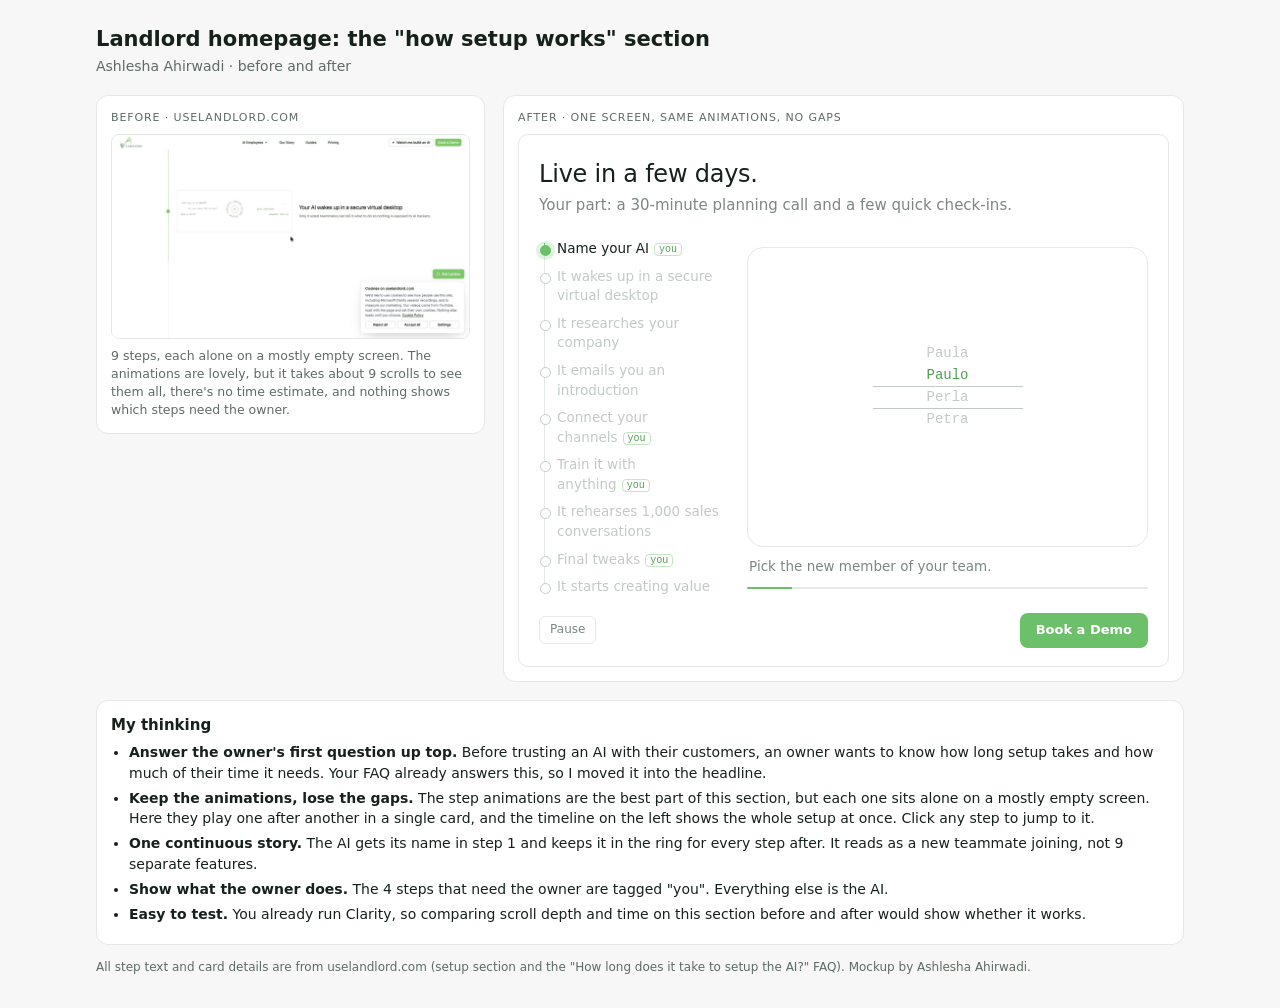
==== landlord/index.html @ fea14b45 "Add unlisted Landlord setup-section mockup Co-Authored-By: Claude Opus 5.5 <noreply@anthropic.com>" ====
<!doctype html>
<html lang="en"><head><meta charset="utf-8"><meta name="viewport" content="width=device-width,initial-scale=1">
<meta name="robots" content="noindex,nofollow">
<title>Landlord Setup Redesign</title>
<style>
:root{--bg:#f6f7f6;--ink:#16211b;--mute:#5f6b64;--line:#e4e9e5;--panel:#fff}
@media (prefers-color-scheme:dark){:root:not([data-theme="light"]){--bg:#111513;--ink:#e8eee9;--mute:#9aa69f;--line:#26302a;--panel:#161b18}}
:root[data-theme="dark"]{--bg:#111513;--ink:#e8eee9;--mute:#9aa69f;--line:#26302a;--panel:#161b18}
*{box-sizing:border-box}
body{margin:0;background:var(--bg);color:var(--ink);font:14px/1.45 -apple-system,"Inter",system-ui,sans-serif}
.page{max-width:1120px;margin:0 auto;padding:24px 16px 32px}
h1{font-size:21px;margin:0 0 2px}.sub{color:var(--mute);margin:0 0 18px}
.grid{display:grid;grid-template-columns:4fr 7fr;gap:18px;align-items:start}
@media(max-width:860px){.grid{grid-template-columns:1fr}}
.panel{border:1px solid var(--line);border-radius:12px;padding:14px;background:var(--panel)}
.label{font-size:11px;letter-spacing:.08em;text-transform:uppercase;color:var(--mute);margin-bottom:8px}
.before img{width:100%;border-radius:8px;border:1px solid var(--line);display:block}
.cap{color:var(--mute);font-size:12.5px;margin-top:8px}

/* ---------- AFTER: drawn in Landlord's own style (light site) ---------- */
.site{--s-ink:#16211b;--s-mute:#7d8781;--s-faint:#c3cac5;--s-line:#e6eae7;--s-green:#6cc06a;--s-greenD:#4f9f52;
  background:#fff;color:var(--s-ink);border-radius:10px;padding:22px 20px 18px;border:1px solid var(--line)}
.mono{font-family:ui-monospace,SFMono-Regular,Menlo,monospace}
.site h2{font-size:24px;font-weight:500;letter-spacing:-.01em;margin:0 0 4px}
.site .lead{color:var(--s-mute);margin:0 0 18px;font-size:15px}
.wrap{display:grid;grid-template-columns:190px 1fr;gap:18px;align-items:center}
@media(max-width:600px){.wrap{grid-template-columns:1fr}}

/* compressed version of their timeline */
.tl{list-style:none;margin:0;padding:0 0 0 18px;position:relative}
.tl:before{content:"";position:absolute;left:5px;top:8px;bottom:8px;width:1px;background:var(--s-line)}
.tl .fill{position:absolute;left:5px;top:8px;width:1px;background:var(--s-green);transition:height .5s ease}
.tl li{position:relative;padding:4px 0;cursor:pointer;color:var(--s-faint);font-size:13.5px;transition:color .3s}
.tl li:before{content:"";position:absolute;left:-17px;top:10px;width:9px;height:9px;border-radius:50%;background:#fff;border:1px solid var(--s-faint);transition:all .3s}
.tl li.done{color:var(--s-mute)}.tl li.done:before{background:var(--s-green);border-color:var(--s-green)}
.tl li.cur{color:var(--s-ink);font-weight:500}.tl li.cur:before{background:var(--s-green);border-color:var(--s-green);box-shadow:0 0 0 4px #6cc06a33}
.tl li:focus{outline:none}.tl li:focus-visible{text-decoration:underline}
.you{font-family:ui-monospace,Menlo,monospace;font-size:10px;color:var(--s-greenD);border:1px solid #6cc06a66;border-radius:4px;padding:0 4px;margin-left:5px;vertical-align:1px}

/* the stage card */
.stage{position:relative;height:300px;border:1px solid var(--s-line);border-radius:16px;overflow:hidden;background:#fff}
.ring{position:absolute;left:50%;top:50%;width:150px;height:150px;margin:-75px 0 0 -75px;transition:opacity .6s,transform .6s}
.ring svg{width:100%;height:100%;overflow:visible}
.ring .spin{animation:spin 26s linear infinite;transform-origin:0 0}
@keyframes spin{to{transform:rotate(360deg)}}
.ring text{font-family:ui-monospace,Menlo,monospace;font-size:8.6px;letter-spacing:2.6px;fill:var(--s-green)}
.ring .core{fill:#fff;stroke:var(--s-green);stroke-width:1}
.ring .nm{font-family:ui-monospace,Menlo,monospace;font-size:11px;fill:var(--s-greenD);text-anchor:middle;dominant-baseline:central;letter-spacing:0}
.stage[data-step="1"] .ring{opacity:0;transform:scale(.7)}
.stage[data-step="2"] .ring{animation:boot 1.2s ease}
@keyframes boot{0%{opacity:0;transform:scale(.6)}60%{opacity:1;transform:scale(1.06)}100%{transform:scale(1)}}

.scene{position:absolute;inset:0;opacity:0;pointer-events:none;transition:opacity .4s}
.scene.on{opacity:1}
.t{position:absolute;font-family:ui-monospace,Menlo,monospace;font-size:11.5px;color:var(--s-mute);white-space:nowrap}
.g{color:var(--s-greenD)}
.foot-t{left:0;right:0;bottom:12px;text-align:center;font-size:11px;color:var(--s-faint)}

/* 1 name picker */
.slot{position:absolute;left:50%;top:50%;width:170px;height:110px;margin:-55px 0 0 -85px;overflow:hidden;text-align:center}
.slot .lst{animation:roll 1.9s cubic-bezier(.15,.7,.2,1) forwards}
.slot .lst div{height:22px;line-height:22px;font-family:ui-monospace,Menlo,monospace;font-size:14px;color:var(--s-faint)}
.slot .lst div.pick{color:var(--s-greenD)}
.slot:before,.slot:after{content:"";position:absolute;left:10px;right:10px;height:1px;background:var(--s-faint)}
.slot:before{top:44px}.slot:after{top:66px}
@keyframes roll{from{transform:translateY(0)}to{transform:translateY(-198px)}}

/* streams (words travelling into / out of the ring) */
.flow-in,.flow-out{opacity:0}

/* 4 email */
.env{position:absolute;left:50%;top:50%;width:20px;height:14px;margin:-7px 0 0 -10px;animation:mail 1.6s ease-in-out .3s forwards;opacity:0}
@keyframes mail{0%{opacity:0;transform:translate(0,0)}15%{opacity:1}100%{opacity:1;transform:translate(118px,-22px)}}
.boss{position:absolute;left:calc(50% + 120px);top:calc(50% - 50px)}
.bubble{position:absolute;left:calc(50% + 70px);top:calc(50% + 4px);font-size:11px;line-height:1.35;width:130px;white-space:normal;opacity:0;animation:pop .5s ease 1.8s forwards}
@keyframes pop{to{opacity:1}}

/* 5 channels */
.wires{position:absolute;inset:0;width:100%;height:100%}
.wires path{fill:none;stroke:var(--s-green);stroke-width:1;stroke-dasharray:200;stroke-dashoffset:200;animation:draw 1s ease forwards}
@keyframes draw{to{stroke-dashoffset:0}}
.chan{opacity:0;animation:pop .4s ease both}

/* 7 rehearse counter, 8 note */
.count{left:0;right:0;bottom:14px;text-align:center;font-size:12px;color:var(--s-mute)}
.count b{color:var(--s-greenD);font-weight:600}
.note{position:absolute;right:10px;top:50%;margin-top:-30px;width:132px;border:1px solid var(--s-line);border-radius:8px;padding:8px 10px;font-size:11px;line-height:1.4;white-space:normal;background:#fff}
.note .ok{opacity:0;color:var(--s-greenD);margin-top:4px;transition:opacity .4s}.note .ok.show{opacity:1}
.caret{display:inline-block;width:6px;height:11px;background:var(--s-greenD);vertical-align:-1px;animation:blink 1s steps(1) infinite}
@keyframes blink{50%{opacity:0}}

.desc{color:var(--s-mute);font-size:13.5px;margin:10px 2px 0;min-height:20px}
.ctrl{display:flex;justify-content:space-between;align-items:center;margin-top:12px;gap:10px;flex-wrap:wrap}
.ctrl button{font:inherit;font-size:12px;color:var(--s-mute);background:none;border:1px solid var(--s-line);border-radius:6px;padding:4px 10px;cursor:pointer}
.btn{background:var(--s-green);color:#fff;font-weight:600;border-radius:8px;padding:8px 16px;font-size:13px}
.prog{height:2px;background:var(--s-line);border-radius:2px;margin-top:10px;overflow:hidden}
.prog i{display:block;height:100%;width:0;background:var(--s-green);transition:width .5s}

.think{margin-top:18px}.think h3{font-size:15px;margin:0 0 6px}
.think ul{margin:0;padding-left:18px}.think li{margin:5px 0}
.foot{margin-top:14px;color:var(--mute);font-size:12px}
@media (prefers-reduced-motion:reduce){.ring .spin{animation:none}}
</style></head>
<body><div class="page">
<h1>Landlord homepage: the "how setup works" section</h1>
<p class="sub">Ashlesha Ahirwadi · before and after</p>

<div class="grid">
  <div class="panel before">
    <div class="label">Before · uselandlord.com</div>
    <img src="before.jpg" alt="Current setup section: one step per screen on a long vertical timeline with large empty gaps">
    <div class="cap">9 steps, each alone on a mostly empty screen. The animations are lovely, but it takes about 9 scrolls to see them all, there's no time estimate, and nothing shows which steps need the owner.</div>
  </div>

  <div class="panel">
    <div class="label">After · one screen, same animations, no gaps</div>
    <div class="site">
      <h2>Live in a few days.</h2>
      <p class="lead">Your part: a 30-minute planning call and a few quick check-ins.</p>

      <div class="wrap">
        <ol class="tl" id="tl"><span class="fill" id="fill"></span></ol>

        <div>
          <div class="stage" id="stage" data-step="1">
            <!-- persistent AI ring (their "secure isolated server" motif) -->
            <div class="ring" aria-hidden="true">
              <svg viewBox="-75 -75 150 150">
                <defs><path id="rp" d="M0,-50 a50,50 0 1,1 -0.01,0"/></defs>
                <g class="spin"><text><textPath href="#rp">SECURE · ISOLATED · SERVER · SECURE · ISOLATED · SERVER ·</textPath></text></g>
                <circle class="core" r="24"/>
                <text class="nm" id="nm">Paulo</text>
              </svg>
            </div>

            <!-- 1 name -->
            <div class="scene" data-s="1">
              <div class="slot"><div class="lst" id="lst"></div></div>
            </div>
            <!-- 2 wakes up -->
            <div class="scene" data-s="2"><div class="t foot-t">isolated server · only trusted teammates can give it instructions</div></div>
            <!-- 3 research: stream in -->
            <div class="scene" data-s="3"><div class="t foot-t">reading your website, socials, prices and FAQs</div></div>
            <!-- 4 email -->
            <div class="scene" data-s="4">
              <svg class="env" viewBox="0 0 20 14"><rect x=".5" y=".5" width="19" height="13" rx="1.5" fill="#fff" stroke="#6cc06a"/><path d="M1 1l9 7 9-7" fill="none" stroke="#6cc06a"/></svg>
              <div class="boss"><svg width="34" height="34" viewBox="0 0 34 34"><circle cx="17" cy="11" r="7" fill="none" stroke="#c3cac5"/><path d="M4 33c1-8 6-12 13-12s12 4 13 12" fill="none" stroke="#c3cac5"/></svg><div class="t" style="position:static;font-size:10px">you</div></div>
              <div class="t bubble">"Hi, I'm Paulo. Here's what I still need from you..."</div>
            </div>
            <!-- 5 channels -->
            <div class="scene" data-s="5" id="s5"></div>
            <!-- 6 train -->
            <div class="scene" data-s="6"><div class="t foot-t">the more you feed it, the smarter it gets</div></div>
            <!-- 7 rehearse -->
            <div class="scene" data-s="7"><div class="t count">rehearsed conversations: <b id="cnt">0</b></div></div>
            <!-- 8 tweaks -->
            <div class="scene" data-s="8">
              <div class="note mono"><span id="typed"></span><span class="caret"></span><div class="ok" id="ok">✓ applied instantly</div></div>
            </div>
            <!-- 9 live -->
            <div class="scene" data-s="9"><div class="t foot-t g">live · within your hours or 24/7</div></div>

            <div id="streams"></div>
          </div>
          <p class="desc" id="desc"></p>
          <div class="prog"><i id="bar"></i></div>
        </div>
      </div>

      <div class="ctrl">
        <button id="play" type="button">Pause</button>
        <span class="btn">Book a Demo</span>
      </div>
    </div>
  </div>
</div>

<div class="think panel">
  <h3>My thinking</h3>
  <ul>
    <li><b>Answer the owner's first question up top.</b> Before trusting an AI with their customers, an owner wants to know how long setup takes and how much of their time it needs. Your FAQ already answers this, so I moved it into the headline.</li>
    <li><b>Keep the animations, lose the gaps.</b> The step animations are the best part of this section, but each one sits alone on a mostly empty screen. Here they play one after another in a single card, and the timeline on the left shows the whole setup at once. Click any step to jump to it.</li>
    <li><b>One continuous story.</b> The AI gets its name in step 1 and keeps it in the ring for every step after. It reads as a new teammate joining, not 9 separate features.</li>
    <li><b>Show what the owner does.</b> The 4 steps that need the owner are tagged "you". Everything else is the AI.</li>
    <li><b>Easy to test.</b> You already run Clarity, so comparing scroll depth and time on this section before and after would show whether it works.</li>
  </ul>
</div>
<div class="foot">All step text and card details are from uselandlord.com (setup section and the "How long does it take to setup the AI?" FAQ). Mockup by Ashlesha Ahirwadi.</div>
</div>

<script>
const S=[
 {t:"Name your AI",d:"Pick the new member of your team.",you:1},
 {t:"It wakes up in a secure virtual desktop",d:"Only trusted teammates can tell it what to do."},
 {t:"It researches your company",d:"Your website, socials, prices, FAQs, and more."},
 {t:"It emails you an introduction",d:"It introduces itself and asks what it still needs."},
 {t:"Connect your channels",d:"Your AI learns any software you use, just give it access.",you:1},
 {t:"Train it with anything",d:"Call transcripts, price lists, documents, whatever you have.",you:1},
 {t:"It rehearses 1,000 sales conversations",d:"It rehearses objections and edge cases against itself."},
 {t:"Final tweaks",d:"Set your rules; every note applies instantly.",you:1},
 {t:"It starts creating value",d:"Redirect calls, WhatsApps and emails, within your hours or 24/7."}
];
const N=S.length,$=id=>document.getElementById(id);
const stage=$("stage"),tl=$("tl"),streams=$("streams");

// timeline list
const items=S.map((s,i)=>{const li=document.createElement("li");li.tabIndex=0;
  li.innerHTML=s.t+(s.you?'<span class="you">you</span>':"");
  li.onclick=()=>{show(i);stop()};li.onkeydown=e=>{if(e.key==="Enter"||e.key===" "){e.preventDefault();show(i);stop()}};
  tl.appendChild(li);return li});

// name picker list (lands on Paulo)
["Peter","Pam","Priya","Pia","Pablo","Petra","Perla","Pedro","Patricia","Paula","Paulo","Perla","Petra"].forEach((n,i)=>{
  const d=document.createElement("div");d.textContent=n;if(i===11-1+0&&n==="Paulo")d.className="pick";$("lst").appendChild(d)});
[...$("lst").children].forEach(d=>{if(d.textContent==="Paulo")d.className="pick"});

function txt(cls,text,style){const e=document.createElement("div");e.className="t "+cls;e.textContent=text;Object.assign(e.style,style);return e}
// words travel into the ring from the left (inputs) or out of it to the right (results)
function flowIn(words,gap){const W=stage.clientWidth,H=stage.clientHeight;
  words.forEach((w,i)=>{const e=txt("flow-in",w,{left:(W*(.03+(i%2)*.05))+"px",top:(H*(.12+((i*.37)%.7)))+"px"});streams.appendChild(e);
    const dx=W*.5-78-e.offsetLeft-e.offsetWidth,dy=H*.47-e.offsetTop;
    e.animate([{opacity:0,transform:"translate(0,0)"},{opacity:1,offset:.2},{opacity:.9,offset:.7},{opacity:0,transform:`translate(${Math.max(dx,10)}px,${dy}px)`}],
      {duration:2200,delay:i*gap*1000,fill:"both",easing:"ease-in"})})}
function flowOut(words,start){const W=stage.clientWidth,H=stage.clientHeight;
  words.forEach((w,i)=>{const e=txt("flow-out g",w,{left:(W*.5+82)+"px",top:(H*(.3+i*.14))+"px"});streams.appendChild(e);
    e.animate([{opacity:0,transform:"translateX(-40px)"},{opacity:1,transform:"translateX(0)"}],
      {duration:900,delay:(start+i*.7)*1000,fill:"both",easing:"ease-out"})})}
let cntTimer=null,typeTimer=null;
const SCENE={
  3:()=>flowIn(["website","prices","unit sizes","FAQs","socials","reviews"],.35),
  5:()=>{const s=$("s5");s.innerHTML="";
    const svg=document.createElementNS("http://www.w3.org/2000/svg","svg");svg.setAttribute("class","wires");
    svg.setAttribute("viewBox","0 0 100 100");svg.setAttribute("preserveAspectRatio","none");
    const L=["phone","WhatsApp","email","your software"];
    L.forEach((l,i)=>{const y=22+i*19;
      const p=document.createElementNS(svg.namespaceURI,"path");p.setAttribute("d",`M60 50 C66 50 66 ${y} 71 ${y}`);
      p.setAttribute("vector-effect","non-scaling-stroke");p.style.animationDelay=(i*.35)+"s";svg.appendChild(p);
      s.appendChild(txt("chan g",l,{left:"72%",top:`calc(${y}% - 8px)`,animationDelay:(i*.35+.6)+"s"}))});
    s.prepend(svg)},
  6:()=>flowIn(["call transcripts","price lists","FAQs","company documents","past emails","move-in scripts","insurance terms"],.3),
  7:()=>{flowIn(["how big is a 10x10?","too expensive","do you have 24h access?","is there a lift?","can I move in today?"],.45);
    flowOut(["handled","handled","handled"],.9);
    let n=0;cntTimer=setInterval(()=>{n=Math.min(1000,n+23);$("cnt").textContent=n.toLocaleString();if(n>=1000)clearInterval(cntTimer)},50)},
  8:()=>{const msg="note: always offer a tour before quoting a price";let k=0;$("typed").textContent="";$("ok").classList.remove("show");
    typeTimer=setInterval(()=>{$("typed").textContent=msg.slice(0,++k);if(k>=msg.length){clearInterval(typeTimer);$("ok").classList.add("show")}},45)},
  9:()=>{flowIn(["how big is a 10x10?","do you have 24h access?","is there a lift?"],.6);flowOut(["unit reserved","payment link sent"],1.2)}
};

let cur=0,timer=null;
function show(i){
  cur=(i+N)%N;const step=cur+1;
  clearInterval(cntTimer);clearInterval(typeTimer);streams.innerHTML="";$("cnt").textContent="0";
  stage.dataset.step=step;
  const ring=stage.querySelector(".ring");ring.style.animation="none";void ring.offsetWidth;ring.style.animation="";
  document.querySelectorAll(".scene").forEach(sc=>{const on=+sc.dataset.s===step;sc.classList.remove("on");
    if(on){sc.querySelectorAll("*").forEach(el=>{el.style.animationName="none";void el.offsetWidth;el.style.animationName=""});sc.classList.add("on")}});
  if(SCENE[step])SCENE[step]();
  items.forEach((li,j)=>{li.classList.toggle("done",j<cur);li.classList.toggle("cur",j===cur)});
  const a=items[0],b=items[cur];$("fill").style.height=(b.offsetTop+b.offsetHeight/2-a.offsetTop-6)+"px";
  $("desc").textContent=S[cur].d;$("bar").style.width=((cur+1)/N*100)+"%";
}
function start(){stop();timer=setInterval(()=>show(cur+1),3600);$("play").textContent="Pause"}
function stop(){clearInterval(timer);timer=null;$("play").textContent="Play"}
$("play").onclick=()=>timer?stop():start();
const q=new URLSearchParams(location.search).get("step");
show(q?(+q-1):0);
if(!q&&!matchMedia("(prefers-reduced-motion: reduce)").matches)start();else stop();
</script>
</body></html>
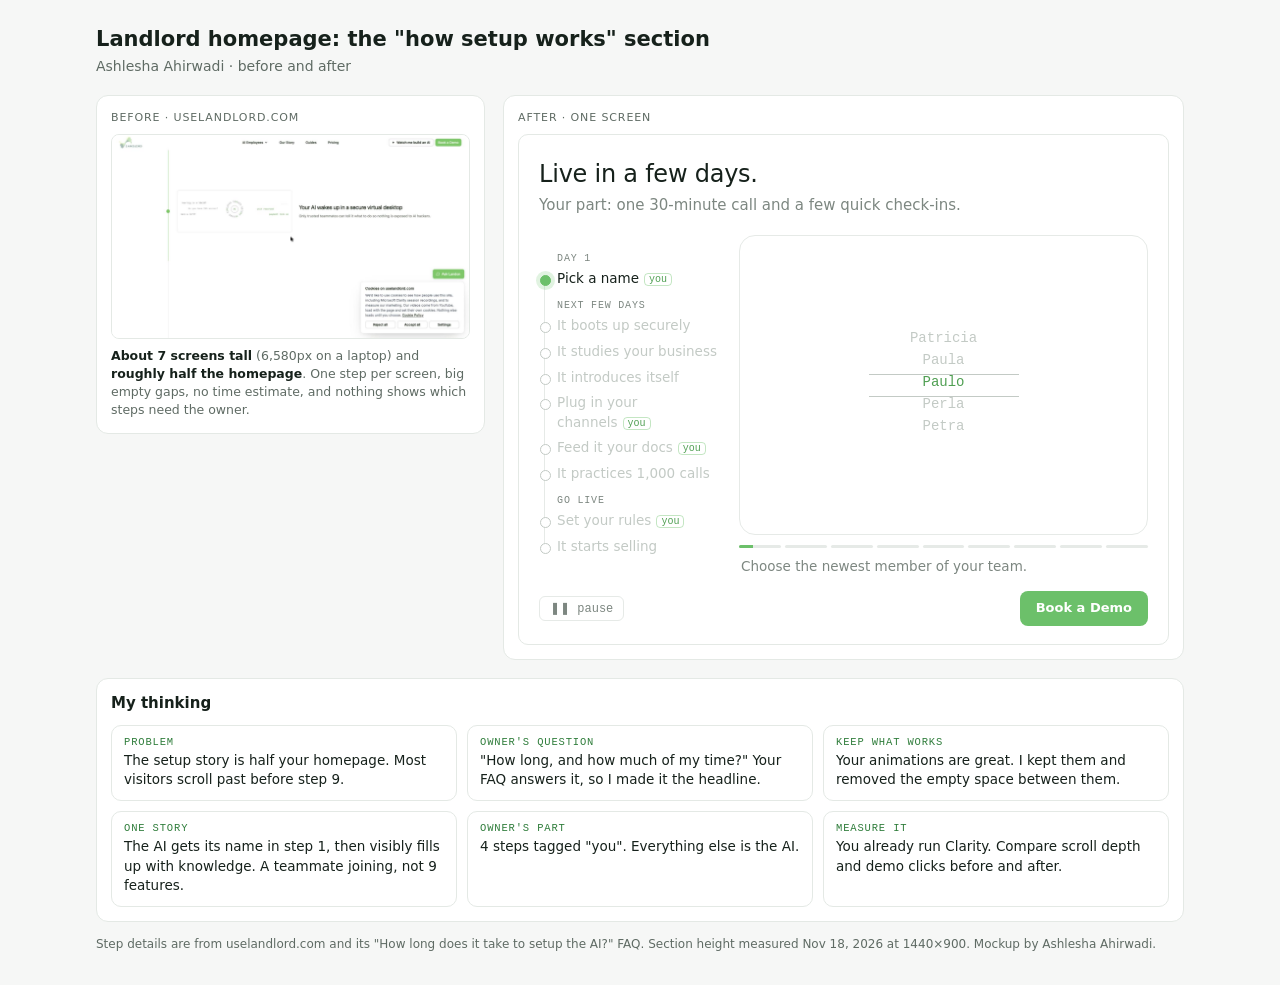
==== commit 4b2e23ff: "Landlord mockup: shorter step names, richer animation, concise thinking Co-Authored-By: Claude Opus " ====
--- a/landlord/index.html
+++ b/landlord/index.html
@@ -3,9 +3,9 @@
 <meta name="robots" content="noindex,nofollow">
 <title>Landlord Setup Redesign</title>
 <style>
-:root{--bg:#f6f7f6;--ink:#16211b;--mute:#5f6b64;--line:#e4e9e5;--panel:#fff}
-@media (prefers-color-scheme:dark){:root:not([data-theme="light"]){--bg:#111513;--ink:#e8eee9;--mute:#9aa69f;--line:#26302a;--panel:#161b18}}
-:root[data-theme="dark"]{--bg:#111513;--ink:#e8eee9;--mute:#9aa69f;--line:#26302a;--panel:#161b18}
+:root{--bg:#f6f7f6;--ink:#16211b;--mute:#5f6b64;--line:#e4e9e5;--panel:#fff;--acc:#2f7d3b}
+@media (prefers-color-scheme:dark){:root:not([data-theme="light"]){--bg:#111513;--ink:#e8eee9;--mute:#9aa69f;--line:#26302a;--panel:#161b18;--acc:#8fd68c}}
+:root[data-theme="dark"]{--bg:#111513;--ink:#e8eee9;--mute:#9aa69f;--line:#26302a;--panel:#161b18;--acc:#8fd68c}
 *{box-sizing:border-box}
 body{margin:0;background:var(--bg);color:var(--ink);font:14px/1.45 -apple-system,"Inter",system-ui,sans-serif}
 .page{max-width:1120px;margin:0 auto;padding:24px 16px 32px}
@@ -16,88 +16,97 @@
 .label{font-size:11px;letter-spacing:.08em;text-transform:uppercase;color:var(--mute);margin-bottom:8px}
 .before img{width:100%;border-radius:8px;border:1px solid var(--line);display:block}
 .cap{color:var(--mute);font-size:12.5px;margin-top:8px}
-
-/* ---------- AFTER: drawn in Landlord's own style (light site) ---------- */
+.cap b{color:var(--ink)}
+
+/* ---------- AFTER: drawn in Landlord's own style ---------- */
 .site{--s-ink:#16211b;--s-mute:#7d8781;--s-faint:#c3cac5;--s-line:#e6eae7;--s-green:#6cc06a;--s-greenD:#4f9f52;
   background:#fff;color:var(--s-ink);border-radius:10px;padding:22px 20px 18px;border:1px solid var(--line)}
-.mono{font-family:ui-monospace,SFMono-Regular,Menlo,monospace}
 .site h2{font-size:24px;font-weight:500;letter-spacing:-.01em;margin:0 0 4px}
 .site .lead{color:var(--s-mute);margin:0 0 18px;font-size:15px}
-.wrap{display:grid;grid-template-columns:190px 1fr;gap:18px;align-items:center}
-@media(max-width:600px){.wrap{grid-template-columns:1fr}}
-
-/* compressed version of their timeline */
+.wrap{display:grid;grid-template-columns:180px 1fr;gap:20px;align-items:center}
+
+/* compressed timeline */
 .tl{list-style:none;margin:0;padding:0 0 0 18px;position:relative}
-.tl:before{content:"";position:absolute;left:5px;top:8px;bottom:8px;width:1px;background:var(--s-line)}
-.tl .fill{position:absolute;left:5px;top:8px;width:1px;background:var(--s-green);transition:height .5s ease}
-.tl li{position:relative;padding:4px 0;cursor:pointer;color:var(--s-faint);font-size:13.5px;transition:color .3s}
-.tl li:before{content:"";position:absolute;left:-17px;top:10px;width:9px;height:9px;border-radius:50%;background:#fff;border:1px solid var(--s-faint);transition:all .3s}
+.tl:before{content:"";position:absolute;left:5px;top:22px;bottom:8px;width:1px;background:var(--s-line)}
+.tl .fill{position:absolute;left:5px;top:22px;width:1px;background:var(--s-green);transition:height .5s ease}
+.tl li{position:relative;padding:3px 0;cursor:pointer;color:var(--s-faint);font-size:13.5px;transition:color .3s}
+.tl li.st:before{content:"";position:absolute;left:-17px;top:9px;width:9px;height:9px;border-radius:50%;background:#fff;border:1px solid var(--s-faint);transition:all .3s}
+.tl li.ph{cursor:default;font:10px ui-monospace,Menlo,monospace;letter-spacing:.08em;color:var(--s-mute);padding:9px 0 2px;text-transform:uppercase}
+.tl li.ph:first-of-type{padding-top:0}
 .tl li.done{color:var(--s-mute)}.tl li.done:before{background:var(--s-green);border-color:var(--s-green)}
 .tl li.cur{color:var(--s-ink);font-weight:500}.tl li.cur:before{background:var(--s-green);border-color:var(--s-green);box-shadow:0 0 0 4px #6cc06a33}
 .tl li:focus{outline:none}.tl li:focus-visible{text-decoration:underline}
-.you{font-family:ui-monospace,Menlo,monospace;font-size:10px;color:var(--s-greenD);border:1px solid #6cc06a66;border-radius:4px;padding:0 4px;margin-left:5px;vertical-align:1px}
-
-/* the stage card */
+.you{font:10px ui-monospace,Menlo,monospace;color:var(--s-greenD);border:1px solid #6cc06a66;border-radius:4px;padding:0 4px;margin-left:5px;vertical-align:1px;font-weight:400}
+
+/* stage */
+.mtitle{display:none;font-size:15px;font-weight:500;margin:0 0 8px}
+.mtitle>span:first-child{display:block;font:11px ui-monospace,Menlo,monospace;color:var(--s-mute);margin-bottom:2px}
 .stage{position:relative;height:300px;border:1px solid var(--s-line);border-radius:16px;overflow:hidden;background:#fff}
 .ring{position:absolute;left:50%;top:50%;width:150px;height:150px;margin:-75px 0 0 -75px;transition:opacity .6s,transform .6s}
 .ring svg{width:100%;height:100%;overflow:visible}
 .ring .spin{animation:spin 26s linear infinite;transform-origin:0 0}
 @keyframes spin{to{transform:rotate(360deg)}}
-.ring text{font-family:ui-monospace,Menlo,monospace;font-size:8.6px;letter-spacing:2.6px;fill:var(--s-green)}
+.ring .lbl{font:8.6px ui-monospace,Menlo,monospace;letter-spacing:2.6px;fill:var(--s-green)}
+.ring .shell{fill:none;stroke:var(--s-green);stroke-width:.8;opacity:.5;stroke-dasharray:390;stroke-dashoffset:0}
 .ring .core{fill:#fff;stroke:var(--s-green);stroke-width:1}
-.ring .nm{font-family:ui-monospace,Menlo,monospace;font-size:11px;fill:var(--s-greenD);text-anchor:middle;dominant-baseline:central;letter-spacing:0}
+.ring .lvl{fill:var(--s-green);opacity:.16;transform-box:fill-box;transform-origin:50% 100%;transform:scaleY(0)}
+.ring .nm{font:11px ui-monospace,Menlo,monospace;fill:var(--s-greenD);text-anchor:middle;dominant-baseline:central}
+.ring .heart{transform-origin:0 0}
 .stage[data-step="1"] .ring{opacity:0;transform:scale(.7)}
-.stage[data-step="2"] .ring{animation:boot 1.2s ease}
-@keyframes boot{0%{opacity:0;transform:scale(.6)}60%{opacity:1;transform:scale(1.06)}100%{transform:scale(1)}}
-
-.scene{position:absolute;inset:0;opacity:0;pointer-events:none;transition:opacity .4s}
+
+.scene{position:absolute;inset:0;opacity:0;pointer-events:none;transition:opacity .45s}
 .scene.on{opacity:1}
-.t{position:absolute;font-family:ui-monospace,Menlo,monospace;font-size:11.5px;color:var(--s-mute);white-space:nowrap}
+.t{position:absolute;font:11.5px ui-monospace,Menlo,monospace;color:var(--s-mute);white-space:nowrap}
 .g{color:var(--s-greenD)}
 .foot-t{left:0;right:0;bottom:12px;text-align:center;font-size:11px;color:var(--s-faint)}
+.flow{opacity:0}
 
 /* 1 name picker */
 .slot{position:absolute;left:50%;top:50%;width:170px;height:110px;margin:-55px 0 0 -85px;overflow:hidden;text-align:center}
-.slot .lst{animation:roll 1.9s cubic-bezier(.15,.7,.2,1) forwards}
-.slot .lst div{height:22px;line-height:22px;font-family:ui-monospace,Menlo,monospace;font-size:14px;color:var(--s-faint)}
-.slot .lst div.pick{color:var(--s-greenD)}
+.slot .lst div{height:22px;line-height:22px;font:14px ui-monospace,Menlo,monospace;color:var(--s-faint);transition:color .3s}
+.slot .lst div.pick.landed{color:var(--s-greenD)}
 .slot:before,.slot:after{content:"";position:absolute;left:10px;right:10px;height:1px;background:var(--s-faint)}
 .slot:before{top:44px}.slot:after{top:66px}
-@keyframes roll{from{transform:translateY(0)}to{transform:translateY(-198px)}}
-
-/* streams (words travelling into / out of the ring) */
-.flow-in,.flow-out{opacity:0}
 
 /* 4 email */
-.env{position:absolute;left:50%;top:50%;width:20px;height:14px;margin:-7px 0 0 -10px;animation:mail 1.6s ease-in-out .3s forwards;opacity:0}
-@keyframes mail{0%{opacity:0;transform:translate(0,0)}15%{opacity:1}100%{opacity:1;transform:translate(118px,-22px)}}
-.boss{position:absolute;left:calc(50% + 120px);top:calc(50% - 50px)}
-.bubble{position:absolute;left:calc(50% + 70px);top:calc(50% + 4px);font-size:11px;line-height:1.35;width:130px;white-space:normal;opacity:0;animation:pop .5s ease 1.8s forwards}
-@keyframes pop{to{opacity:1}}
+.env{position:absolute;left:50%;top:50%;width:20px;height:14px;margin:-7px 0 0 -10px;opacity:0}
+.boss{position:absolute;left:calc(50% + 120px);top:calc(50% - 50px);text-align:center}
+.bubble{position:absolute;left:calc(50% + 72px);top:calc(50% + 6px);font-size:11px;line-height:1.35;width:128px;white-space:normal;opacity:0}
 
 /* 5 channels */
 .wires{position:absolute;inset:0;width:100%;height:100%}
-.wires path{fill:none;stroke:var(--s-green);stroke-width:1;stroke-dasharray:200;stroke-dashoffset:200;animation:draw 1s ease forwards}
-@keyframes draw{to{stroke-dashoffset:0}}
-.chan{opacity:0;animation:pop .4s ease both}
-
-/* 7 rehearse counter, 8 note */
+.wires path{fill:none;stroke:var(--s-green);stroke-width:1}
+
+/* 7 counter, 8 note */
 .count{left:0;right:0;bottom:14px;text-align:center;font-size:12px;color:var(--s-mute)}
 .count b{color:var(--s-greenD);font-weight:600}
-.note{position:absolute;right:10px;top:50%;margin-top:-30px;width:132px;border:1px solid var(--s-line);border-radius:8px;padding:8px 10px;font-size:11px;line-height:1.4;white-space:normal;background:#fff}
+.note{position:absolute;right:10px;top:50%;margin-top:-30px;width:132px;border:1px solid var(--s-line);border-radius:8px;padding:8px 10px;font:11px/1.4 ui-monospace,Menlo,monospace;background:#fff}
 .note .ok{opacity:0;color:var(--s-greenD);margin-top:4px;transition:opacity .4s}.note .ok.show{opacity:1}
 .caret{display:inline-block;width:6px;height:11px;background:var(--s-greenD);vertical-align:-1px;animation:blink 1s steps(1) infinite}
 @keyframes blink{50%{opacity:0}}
-
-.desc{color:var(--s-mute);font-size:13.5px;margin:10px 2px 0;min-height:20px}
-.ctrl{display:flex;justify-content:space-between;align-items:center;margin-top:12px;gap:10px;flex-wrap:wrap}
-.ctrl button{font:inherit;font-size:12px;color:var(--s-mute);background:none;border:1px solid var(--s-line);border-radius:6px;padding:4px 10px;cursor:pointer}
+.badge{position:absolute;right:14px;top:12px;font:10px ui-monospace,Menlo,monospace;color:var(--s-greenD);border:1px solid #6cc06a66;border-radius:99px;padding:2px 8px}
+
+/* segmented progress (one segment per step, fills like a timer) */
+.segs{display:grid;grid-template-columns:repeat(9,1fr);gap:4px;margin-top:10px}
+.segs span{height:3px;background:var(--s-line);border-radius:2px;overflow:hidden;cursor:pointer}
+.segs i{display:block;height:100%;width:0;background:var(--s-green)}
+.desc{color:var(--s-mute);font-size:13.5px;margin:9px 2px 0;min-height:20px}
+.ctrl{display:flex;justify-content:space-between;align-items:center;margin-top:14px;gap:10px;flex-wrap:wrap}
+.ctrl button{font:12px ui-monospace,Menlo,monospace;color:var(--s-mute);background:none;border:1px solid var(--s-line);border-radius:6px;padding:4px 10px;cursor:pointer}
 .btn{background:var(--s-green);color:#fff;font-weight:600;border-radius:8px;padding:8px 16px;font-size:13px}
-.prog{height:2px;background:var(--s-line);border-radius:2px;margin-top:10px;overflow:hidden}
-.prog i{display:block;height:100%;width:0;background:var(--s-green);transition:width .5s}
-
-.think{margin-top:18px}.think h3{font-size:15px;margin:0 0 6px}
-.think ul{margin:0;padding-left:18px}.think li{margin:5px 0}
+
+@media(max-width:600px){
+  .wrap{grid-template-columns:1fr}.tl{display:none}.mtitle{display:block}
+  .stage{height:260px}
+}
+
+/* thinking */
+.think{margin-top:18px}.think h3{font-size:15px;margin:0 0 10px}
+.steps{display:grid;grid-template-columns:repeat(3,1fr);gap:10px}
+@media(max-width:760px){.steps{grid-template-columns:1fr}}
+.steps>div{border:1px solid var(--line);border-radius:10px;padding:10px 12px}
+.steps .k{font:10.5px ui-monospace,Menlo,monospace;letter-spacing:.08em;text-transform:uppercase;color:var(--acc);margin-bottom:3px}
+.steps p{margin:0;font-size:13.5px}
 .foot{margin-top:14px;color:var(--mute);font-size:12px}
 @media (prefers-reduced-motion:reduce){.ring .spin{animation:none}}
 </style></head>
@@ -109,66 +118,61 @@
   <div class="panel before">
     <div class="label">Before · uselandlord.com</div>
     <img src="before.jpg" alt="Current setup section: one step per screen on a long vertical timeline with large empty gaps">
-    <div class="cap">9 steps, each alone on a mostly empty screen. The animations are lovely, but it takes about 9 scrolls to see them all, there's no time estimate, and nothing shows which steps need the owner.</div>
+    <div class="cap"><b>About 7 screens tall</b> (6,580px on a laptop) and <b>roughly half the homepage</b>. One step per screen, big empty gaps, no time estimate, and nothing shows which steps need the owner.</div>
   </div>
 
   <div class="panel">
-    <div class="label">After · one screen, same animations, no gaps</div>
+    <div class="label">After · one screen</div>
     <div class="site">
       <h2>Live in a few days.</h2>
-      <p class="lead">Your part: a 30-minute planning call and a few quick check-ins.</p>
+      <p class="lead">Your part: one 30-minute call and a few quick check-ins.</p>
 
       <div class="wrap">
         <ol class="tl" id="tl"><span class="fill" id="fill"></span></ol>
 
         <div>
+          <p class="mtitle" id="mtitle"></p>
           <div class="stage" id="stage" data-step="1">
-            <!-- persistent AI ring (their "secure isolated server" motif) -->
             <div class="ring" aria-hidden="true">
               <svg viewBox="-75 -75 150 150">
-                <defs><path id="rp" d="M0,-50 a50,50 0 1,1 -0.01,0"/></defs>
-                <g class="spin"><text><textPath href="#rp">SECURE · ISOLATED · SERVER · SECURE · ISOLATED · SERVER ·</textPath></text></g>
-                <circle class="core" r="24"/>
-                <text class="nm" id="nm">Paulo</text>
+                <defs>
+                  <path id="rp" d="M0,-50 a50,50 0 1,1 -0.01,0"/>
+                  <clipPath id="cc"><circle r="24"/></clipPath>
+                </defs>
+                <circle class="shell" id="shell" r="62"/>
+                <g class="spin"><text class="lbl"><textPath href="#rp">SECURE · ISOLATED · SERVER · SECURE · ISOLATED · SERVER ·</textPath></text></g>
+                <g class="heart" id="heart">
+                  <circle class="core" r="24"/>
+                  <rect class="lvl" id="lvl" x="-24" y="-24" width="48" height="48" clip-path="url(#cc)"/>
+                  <circle r="24" fill="none" stroke="#6cc06a" stroke-width="1"/>
+                  <text class="nm">Paulo</text>
+                </g>
               </svg>
             </div>
 
-            <!-- 1 name -->
-            <div class="scene" data-s="1">
-              <div class="slot"><div class="lst" id="lst"></div></div>
+            <div class="scene" data-s="1"><div class="slot"><div class="lst" id="lst"></div></div></div>
+            <div class="scene" data-s="2"><div class="t foot-t">locked down · only your team can give it instructions</div></div>
+            <div class="scene" data-s="3"><div class="t foot-t">knowledge <span class="g" id="k3">0%</span></div></div>
+            <div class="scene" data-s="4">
+              <svg class="env" id="env" viewBox="0 0 20 14"><rect x=".5" y=".5" width="19" height="13" rx="1.5" fill="#fff" stroke="#6cc06a"/><path d="M1 1l9 7 9-7" fill="none" stroke="#6cc06a"/></svg>
+              <div class="boss"><svg width="34" height="34" viewBox="0 0 34 34"><circle cx="17" cy="11" r="7" fill="none" stroke="#c3cac5"/><path d="M4 33c1-8 6-12 13-12s12 4 13 12" fill="none" stroke="#c3cac5"/></svg><div class="t" style="position:static;font-size:10px">you</div></div>
+              <div class="t bubble" id="bubble">"Hi, I'm Paulo. Here's what I still need from you..."</div>
             </div>
-            <!-- 2 wakes up -->
-            <div class="scene" data-s="2"><div class="t foot-t">isolated server · only trusted teammates can give it instructions</div></div>
-            <!-- 3 research: stream in -->
-            <div class="scene" data-s="3"><div class="t foot-t">reading your website, socials, prices and FAQs</div></div>
-            <!-- 4 email -->
-            <div class="scene" data-s="4">
-              <svg class="env" viewBox="0 0 20 14"><rect x=".5" y=".5" width="19" height="13" rx="1.5" fill="#fff" stroke="#6cc06a"/><path d="M1 1l9 7 9-7" fill="none" stroke="#6cc06a"/></svg>
-              <div class="boss"><svg width="34" height="34" viewBox="0 0 34 34"><circle cx="17" cy="11" r="7" fill="none" stroke="#c3cac5"/><path d="M4 33c1-8 6-12 13-12s12 4 13 12" fill="none" stroke="#c3cac5"/></svg><div class="t" style="position:static;font-size:10px">you</div></div>
-              <div class="t bubble">"Hi, I'm Paulo. Here's what I still need from you..."</div>
-            </div>
-            <!-- 5 channels -->
             <div class="scene" data-s="5" id="s5"></div>
-            <!-- 6 train -->
-            <div class="scene" data-s="6"><div class="t foot-t">the more you feed it, the smarter it gets</div></div>
-            <!-- 7 rehearse -->
+            <div class="scene" data-s="6"><div class="t foot-t">knowledge <span class="g" id="k6">30%</span> · the more you feed it, the smarter it gets</div></div>
             <div class="scene" data-s="7"><div class="t count">rehearsed conversations: <b id="cnt">0</b></div></div>
-            <!-- 8 tweaks -->
-            <div class="scene" data-s="8">
-              <div class="note mono"><span id="typed"></span><span class="caret"></span><div class="ok" id="ok">✓ applied instantly</div></div>
-            </div>
-            <!-- 9 live -->
-            <div class="scene" data-s="9"><div class="t foot-t g">live · within your hours or 24/7</div></div>
+            <div class="scene" data-s="8"><div class="note"><span id="typed"></span><span class="caret"></span><div class="ok" id="ok">✓ applied instantly</div></div></div>
+            <div class="scene" data-s="9"><div class="badge">● live · 24/7</div></div>
 
             <div id="streams"></div>
           </div>
+          <div class="segs" id="segs"></div>
           <p class="desc" id="desc"></p>
-          <div class="prog"><i id="bar"></i></div>
         </div>
       </div>
 
       <div class="ctrl">
-        <button id="play" type="button">Pause</button>
+        <button id="play" type="button">❚❚ pause</button>
         <span class="btn">Book a Demo</span>
       </div>
     </div>
@@ -177,93 +181,124 @@
 
 <div class="think panel">
   <h3>My thinking</h3>
-  <ul>
-    <li><b>Answer the owner's first question up top.</b> Before trusting an AI with their customers, an owner wants to know how long setup takes and how much of their time it needs. Your FAQ already answers this, so I moved it into the headline.</li>
-    <li><b>Keep the animations, lose the gaps.</b> The step animations are the best part of this section, but each one sits alone on a mostly empty screen. Here they play one after another in a single card, and the timeline on the left shows the whole setup at once. Click any step to jump to it.</li>
-    <li><b>One continuous story.</b> The AI gets its name in step 1 and keeps it in the ring for every step after. It reads as a new teammate joining, not 9 separate features.</li>
-    <li><b>Show what the owner does.</b> The 4 steps that need the owner are tagged "you". Everything else is the AI.</li>
-    <li><b>Easy to test.</b> You already run Clarity, so comparing scroll depth and time on this section before and after would show whether it works.</li>
-  </ul>
+  <div class="steps">
+    <div><div class="k">Problem</div><p>The setup story is half your homepage. Most visitors scroll past before step 9.</p></div>
+    <div><div class="k">Owner's question</div><p>"How long, and how much of my time?" Your FAQ answers it, so I made it the headline.</p></div>
+    <div><div class="k">Keep what works</div><p>Your animations are great. I kept them and removed the empty space between them.</p></div>
+    <div><div class="k">One story</div><p>The AI gets its name in step 1, then visibly fills up with knowledge. A teammate joining, not 9 features.</p></div>
+    <div><div class="k">Owner's part</div><p>4 steps tagged "you". Everything else is the AI.</p></div>
+    <div><div class="k">Measure it</div><p>You already run Clarity. Compare scroll depth and demo clicks before and after.</p></div>
+  </div>
 </div>
-<div class="foot">All step text and card details are from uselandlord.com (setup section and the "How long does it take to setup the AI?" FAQ). Mockup by Ashlesha Ahirwadi.</div>
+<div class="foot">Step details are from uselandlord.com and its "How long does it take to setup the AI?" FAQ. Section height measured Nov 18, 2026 at 1440×900. Mockup by Ashlesha Ahirwadi.</div>
 </div>
 
 <script>
+const PH=["Day 1","Next few days","Go live"];
 const S=[
- {t:"Name your AI",d:"Pick the new member of your team.",you:1},
- {t:"It wakes up in a secure virtual desktop",d:"Only trusted teammates can tell it what to do."},
- {t:"It researches your company",d:"Your website, socials, prices, FAQs, and more."},
- {t:"It emails you an introduction",d:"It introduces itself and asks what it still needs."},
- {t:"Connect your channels",d:"Your AI learns any software you use, just give it access.",you:1},
- {t:"Train it with anything",d:"Call transcripts, price lists, documents, whatever you have.",you:1},
- {t:"It rehearses 1,000 sales conversations",d:"It rehearses objections and edge cases against itself."},
- {t:"Final tweaks",d:"Set your rules; every note applies instantly.",you:1},
- {t:"It starts creating value",d:"Redirect calls, WhatsApps and emails, within your hours or 24/7."}
+ {t:"Pick a name",d:"Choose the newest member of your team.",you:1,ph:0},
+ {t:"It boots up securely",d:"Its own locked-down desktop. Only your team can give it instructions.",ph:1},
+ {t:"It studies your business",d:"Your website, socials, prices and FAQs.",ph:1},
+ {t:"It introduces itself",d:"It emails you, says hi, and asks what it still needs.",ph:1},
+ {t:"Plug in your channels",d:"Phone, WhatsApp, email and any software you use.",you:1,ph:1},
+ {t:"Feed it your docs",d:"Call transcripts, price lists, documents. Whatever you have.",you:1,ph:1},
+ {t:"It practices 1,000 calls",d:"It rehearses objections and edge cases against itself.",ph:1},
+ {t:"Set your rules",d:"Leave a note. It applies instantly.",you:1,ph:2},
+ {t:"It starts selling",d:"Calls, WhatsApps and emails, in your hours or 24/7.",ph:2}
 ];
-const N=S.length,$=id=>document.getElementById(id);
-const stage=$("stage"),tl=$("tl"),streams=$("streams");
-
-// timeline list
-const items=S.map((s,i)=>{const li=document.createElement("li");li.tabIndex=0;
+const N=S.length,DUR=4200,$=id=>document.getElementById(id);
+const stage=$("stage"),tl=$("tl"),streams=$("streams"),lvl=$("lvl"),heart=$("heart");
+
+// timeline with phase markers
+let lastPh=-1;const items=[];
+S.forEach((s,i)=>{
+  if(s.ph!==lastPh){const p=document.createElement("li");p.className="ph";p.textContent=PH[s.ph];tl.appendChild(p);lastPh=s.ph}
+  const li=document.createElement("li");li.className="st";li.tabIndex=0;
   li.innerHTML=s.t+(s.you?'<span class="you">you</span>':"");
-  li.onclick=()=>{show(i);stop()};li.onkeydown=e=>{if(e.key==="Enter"||e.key===" "){e.preventDefault();show(i);stop()}};
-  tl.appendChild(li);return li});
-
-// name picker list (lands on Paulo)
-["Peter","Pam","Priya","Pia","Pablo","Petra","Perla","Pedro","Patricia","Paula","Paulo","Perla","Petra"].forEach((n,i)=>{
-  const d=document.createElement("div");d.textContent=n;if(i===11-1+0&&n==="Paulo")d.className="pick";$("lst").appendChild(d)});
-[...$("lst").children].forEach(d=>{if(d.textContent==="Paulo")d.className="pick"});
-
-function txt(cls,text,style){const e=document.createElement("div");e.className="t "+cls;e.textContent=text;Object.assign(e.style,style);return e}
-// words travel into the ring from the left (inputs) or out of it to the right (results)
-function flowIn(words,gap){const W=stage.clientWidth,H=stage.clientHeight;
-  words.forEach((w,i)=>{const e=txt("flow-in",w,{left:(W*(.03+(i%2)*.05))+"px",top:(H*(.12+((i*.37)%.7)))+"px"});streams.appendChild(e);
-    const dx=W*.5-78-e.offsetLeft-e.offsetWidth,dy=H*.47-e.offsetTop;
-    e.animate([{opacity:0,transform:"translate(0,0)"},{opacity:1,offset:.2},{opacity:.9,offset:.7},{opacity:0,transform:`translate(${Math.max(dx,10)}px,${dy}px)`}],
-      {duration:2200,delay:i*gap*1000,fill:"both",easing:"ease-in"})})}
-function flowOut(words,start){const W=stage.clientWidth,H=stage.clientHeight;
-  words.forEach((w,i)=>{const e=txt("flow-out g",w,{left:(W*.5+82)+"px",top:(H*(.3+i*.14))+"px"});streams.appendChild(e);
-    e.animate([{opacity:0,transform:"translateX(-40px)"},{opacity:1,transform:"translateX(0)"}],
-      {duration:900,delay:(start+i*.7)*1000,fill:"both",easing:"ease-out"})})}
-let cntTimer=null,typeTimer=null;
+  li.onclick=()=>show(i);li.onkeydown=e=>{if(e.key==="Enter"||e.key===" "){e.preventDefault();show(i)}};
+  tl.appendChild(li);items.push(li)});
+// segmented progress
+const segs=S.map((s,i)=>{const sp=document.createElement("span");sp.innerHTML="<i></i>";sp.title=s.t;sp.onclick=()=>show(i);$("segs").appendChild(sp);return sp.firstChild});
+// name picker
+const NAMES=["Peter","Pam","Priya","Pia","Pablo","Petra","Perla","Pedro","Patricia","Paula","Paulo","Perla","Petra"];
+NAMES.forEach((n,i)=>{const d=document.createElement("div");d.textContent=n;if(i===10)d.className="pick";$("lst").appendChild(d)});
+
+// helpers
+const A=(el,kf,o)=>el.animate(kf,Object.assign({fill:"both"},o));
+function txt(cls,text,style){const e=document.createElement("div");e.className="t flow "+cls;e.textContent=text;Object.assign(e.style,style);streams.appendChild(e);return e}
+function pulse(delay){A(heart,[{transform:"scale(1)"},{transform:"scale(1.14)"},{transform:"scale(1)"}],{duration:420,delay,easing:"ease-out",fill:"none"})}
+let lvlNow=0;
+function setLevel(v,dur=0,delay=0){A(lvl,[{transform:`scaleY(${lvlNow})`},{transform:`scaleY(${v})`}],{duration:dur,delay,easing:"ease-in-out"});lvlNow=v}
+let raf=[];
+function countTo(el,from,to,dur,suffix=""){const t0=performance.now(),mine=stage.dataset.step;
+  (function f(t){const k=Math.min(1,Math.max(0,(t-t0)/dur));el.textContent=Math.round(from+(to-from)*k).toLocaleString()+suffix;
+    if(k<1&&stage.dataset.step===mine)raf.push(requestAnimationFrame(f))})(t0)}
+// words travel from the left edge into the core; each arrival makes the core pulse
+function flowIn(words,gap,startY=.12){const W=stage.clientWidth,H=stage.clientHeight;
+  return words.map((w,i)=>{const e=txt("",w,{left:(W*(.03+(i%2)*.05))+"px",top:(H*(startY+((i*.37)%.66)))+"px"});
+    const dx=Math.max(W*.5-30-e.offsetLeft-e.offsetWidth,10),dy=H*.47-e.offsetTop,delay=i*gap;
+    A(e,[{opacity:0,transform:"translate(0,0) scale(1)"},{opacity:1,offset:.2},{opacity:.9,offset:.75},{opacity:0,transform:`translate(${dx}px,${dy}px) scale(.6)`}],{duration:1900,delay,easing:"ease-in"});
+    pulse(delay+1750);return{e,arrive:delay+1800}})}
+function out(word,delay,y){const W=stage.clientWidth,H=stage.clientHeight;
+  const e=txt("g",word,{left:(W*.5+84)+"px",top:(H*y)+"px"});
+  A(e,[{opacity:0,transform:"translateX(-46px)"},{opacity:1,transform:"translateX(0)"}],{duration:700,delay,easing:"ease-out"});return e}
+
+let typeTimer=null;
 const SCENE={
-  3:()=>flowIn(["website","prices","unit sizes","FAQs","socials","reviews"],.35),
-  5:()=>{const s=$("s5");s.innerHTML="";
-    const svg=document.createElementNS("http://www.w3.org/2000/svg","svg");svg.setAttribute("class","wires");
-    svg.setAttribute("viewBox","0 0 100 100");svg.setAttribute("preserveAspectRatio","none");
-    const L=["phone","WhatsApp","email","your software"];
-    L.forEach((l,i)=>{const y=22+i*19;
-      const p=document.createElementNS(svg.namespaceURI,"path");p.setAttribute("d",`M60 50 C66 50 66 ${y} 71 ${y}`);
-      p.setAttribute("vector-effect","non-scaling-stroke");p.style.animationDelay=(i*.35)+"s";svg.appendChild(p);
-      s.appendChild(txt("chan g",l,{left:"72%",top:`calc(${y}% - 8px)`,animationDelay:(i*.35+.6)+"s"}))});
-    s.prepend(svg)},
-  6:()=>flowIn(["call transcripts","price lists","FAQs","company documents","past emails","move-in scripts","insurance terms"],.3),
-  7:()=>{flowIn(["how big is a 10x10?","too expensive","do you have 24h access?","is there a lift?","can I move in today?"],.45);
-    flowOut(["handled","handled","handled"],.9);
-    let n=0;cntTimer=setInterval(()=>{n=Math.min(1000,n+23);$("cnt").textContent=n.toLocaleString();if(n>=1000)clearInterval(cntTimer)},50)},
-  8:()=>{const msg="note: always offer a tour before quoting a price";let k=0;$("typed").textContent="";$("ok").classList.remove("show");
-    typeTimer=setInterval(()=>{$("typed").textContent=msg.slice(0,++k);if(k>=msg.length){clearInterval(typeTimer);$("ok").classList.add("show")}},45)},
-  9:()=>{flowIn(["how big is a 10x10?","do you have 24h access?","is there a lift?"],.6);flowOut(["unit reserved","payment link sent"],1.2)}
+  1:()=>{const l=$("lst");l.children[10].classList.remove("landed");
+    A(l,[{transform:"translateY(0)"},{transform:"translateY(-176px)"}],{duration:2000,easing:"cubic-bezier(.15,.7,.2,1)"})
+      .finished.then(()=>l.children[10].classList.add("landed")).catch(()=>{})},
+  2:()=>{A(document.querySelector(".ring"),[{opacity:0,transform:"scale(.6)"},{opacity:1,transform:"scale(1.06)",offset:.65},{transform:"scale(1)"}],{duration:1100,easing:"ease-out",fill:"none"});
+    A($("shell"),[{strokeDashoffset:390},{strokeDashoffset:0}],{duration:1400,delay:300,easing:"ease-in-out"})},
+  3:()=>{flowIn(["website","prices","FAQs","socials","unit sizes"],380);setLevel(.3,2600,900);countTo($("k3"),0,30,3200,"%")},
+  4:()=>{A($("env"),[{opacity:0,transform:"translate(0,0)"},{opacity:1,offset:.15},{opacity:1,transform:"translate(118px,-22px)"}],{duration:1500,delay:300,easing:"ease-in-out"});
+    A($("bubble"),[{opacity:0,transform:"translateY(4px)"},{opacity:1,transform:"translateY(0)"}],{duration:450,delay:1750})},
+  5:()=>{const s=$("s5");s.innerHTML="";const NS="http://www.w3.org/2000/svg";
+    const svg=document.createElementNS(NS,"svg");svg.setAttribute("class","wires");svg.setAttribute("viewBox","0 0 100 100");svg.setAttribute("preserveAspectRatio","none");s.appendChild(svg);
+    ["phone","WhatsApp","email","software"].forEach((l,i)=>{const y=22+i*19;
+      const p=document.createElementNS(NS,"path");p.setAttribute("d",`M60 50 C66 50 66 ${y} 71 ${y}`);p.setAttribute("vector-effect","non-scaling-stroke");
+      p.setAttribute("pathLength","1");p.style.strokeDasharray="1";svg.appendChild(p);
+      A(p,[{strokeDashoffset:1},{strokeDashoffset:0}],{duration:700,delay:i*380,easing:"ease-out"});
+      const t=document.createElement("div");t.className="t g";t.textContent="✓ "+l;Object.assign(t.style,{left:"72%",top:`calc(${y}% - 8px)`});s.appendChild(t);
+      A(t,[{opacity:0},{opacity:1}],{duration:350,delay:i*380+600});pulse(i*380+650)})},
+  6:()=>{flowIn(["call transcripts","price lists","company documents","past emails","move-in scripts","insurance terms"],330);
+    setLevel(.85,2600,1300);countTo($("k6"),30,85,3600,"%")},
+  7:()=>{const qs=["too expensive","do you have 24h access?","is there a lift?","can I move in today?"];
+    flowIn(qs,650,.16).forEach((q,i)=>out("✓ handled",q.arrive+80,.16+((i*.37)%.66)));
+    countTo($("cnt"),0,1000,3700)},
+  8:()=>{const msg="note: always offer a tour before quoting";let k=0;$("typed").textContent="";$("ok").classList.remove("show");
+    typeTimer=setInterval(()=>{if(!playing||hover)return;$("typed").textContent=msg.slice(0,++k);if(k>=msg.length){clearInterval(typeTimer);$("ok").classList.add("show");pulse(0)}},48)},
+  9:()=>{flowIn(["how big is a 10x10?","do you have 24h access?","is there a lift?"],700,.18).forEach((q,i)=>{
+      if(i<2)out(["unit reserved","payment link sent"][i],q.arrive+100,.3+i*.2)})}
 };
-
-let cur=0,timer=null;
+const LEVEL=[0,0,0,.3,.3,.3,.85,.85,.85];
+
+let cur=0,elapsed=0,playing=true,hover=false,last=performance.now();
 function show(i){
-  cur=(i+N)%N;const step=cur+1;
-  clearInterval(cntTimer);clearInterval(typeTimer);streams.innerHTML="";$("cnt").textContent="0";
+  cur=(i+N)%N;elapsed=0;const step=cur+1;
+  clearInterval(typeTimer);raf.forEach(cancelAnimationFrame);raf=[];
+  stage.getAnimations({subtree:true}).forEach(a=>{if(!(a instanceof CSSAnimation))a.cancel()});streams.innerHTML="";
   stage.dataset.step=step;
-  const ring=stage.querySelector(".ring");ring.style.animation="none";void ring.offsetWidth;ring.style.animation="";
-  document.querySelectorAll(".scene").forEach(sc=>{const on=+sc.dataset.s===step;sc.classList.remove("on");
-    if(on){sc.querySelectorAll("*").forEach(el=>{el.style.animationName="none";void el.offsetWidth;el.style.animationName=""});sc.classList.add("on")}});
+  lvlNow=LEVEL[cur];lvl.style.transform=`scaleY(${lvlNow})`;
+  document.querySelectorAll(".scene").forEach(sc=>sc.classList.toggle("on",+sc.dataset.s===step));
   if(SCENE[step])SCENE[step]();
+  if(!playing||hover)stage.getAnimations({subtree:true}).forEach(a=>a.pause());
   items.forEach((li,j)=>{li.classList.toggle("done",j<cur);li.classList.toggle("cur",j===cur)});
-  const a=items[0],b=items[cur];$("fill").style.height=(b.offsetTop+b.offsetHeight/2-a.offsetTop-6)+"px";
-  $("desc").textContent=S[cur].d;$("bar").style.width=((cur+1)/N*100)+"%";
+  const a=items[0],b=items[cur];$("fill").style.height=Math.max(0,b.offsetTop+b.offsetHeight/2-a.offsetTop-a.offsetHeight/2)+"px";
+  segs.forEach((g,j)=>g.style.width=j<cur?"100%":"0");
+  $("desc").textContent=S[cur].d;
+  $("mtitle").innerHTML=`<span>${step}/${N} · ${PH[S[cur].ph].toUpperCase()}</span>${S[cur].t}${S[cur].you?'<span class="you">you</span>':""}`;
 }
-function start(){stop();timer=setInterval(()=>show(cur+1),3600);$("play").textContent="Pause"}
-function stop(){clearInterval(timer);timer=null;$("play").textContent="Play"}
-$("play").onclick=()=>timer?stop():start();
+function tick(t){const dt=t-last;last=t;
+  if(playing&&!hover){elapsed+=dt;segs[cur].style.width=Math.min(100,elapsed/DUR*100)+"%";if(elapsed>=DUR)show(cur+1)}
+  requestAnimationFrame(tick)}
+function setRunning(){const run=playing&&!hover;stage.getAnimations({subtree:true}).forEach(a=>run?a.play():a.pause());
+  $("play").textContent=playing?"❚❚ pause":"▶ play"}
+$("play").onclick=()=>{playing=!playing;setRunning()};
+stage.onmouseenter=()=>{hover=true;setRunning()};stage.onmouseleave=()=>{hover=false;setRunning()};
+
 const q=new URLSearchParams(location.search).get("step");
-show(q?(+q-1):0);
-if(!q&&!matchMedia("(prefers-reduced-motion: reduce)").matches)start();else stop();
+if(q||matchMedia("(prefers-reduced-motion: reduce)").matches){playing=false}
+show(q?(+q-1):0);setRunning();requestAnimationFrame(tick);
 </script>
 </body></html>
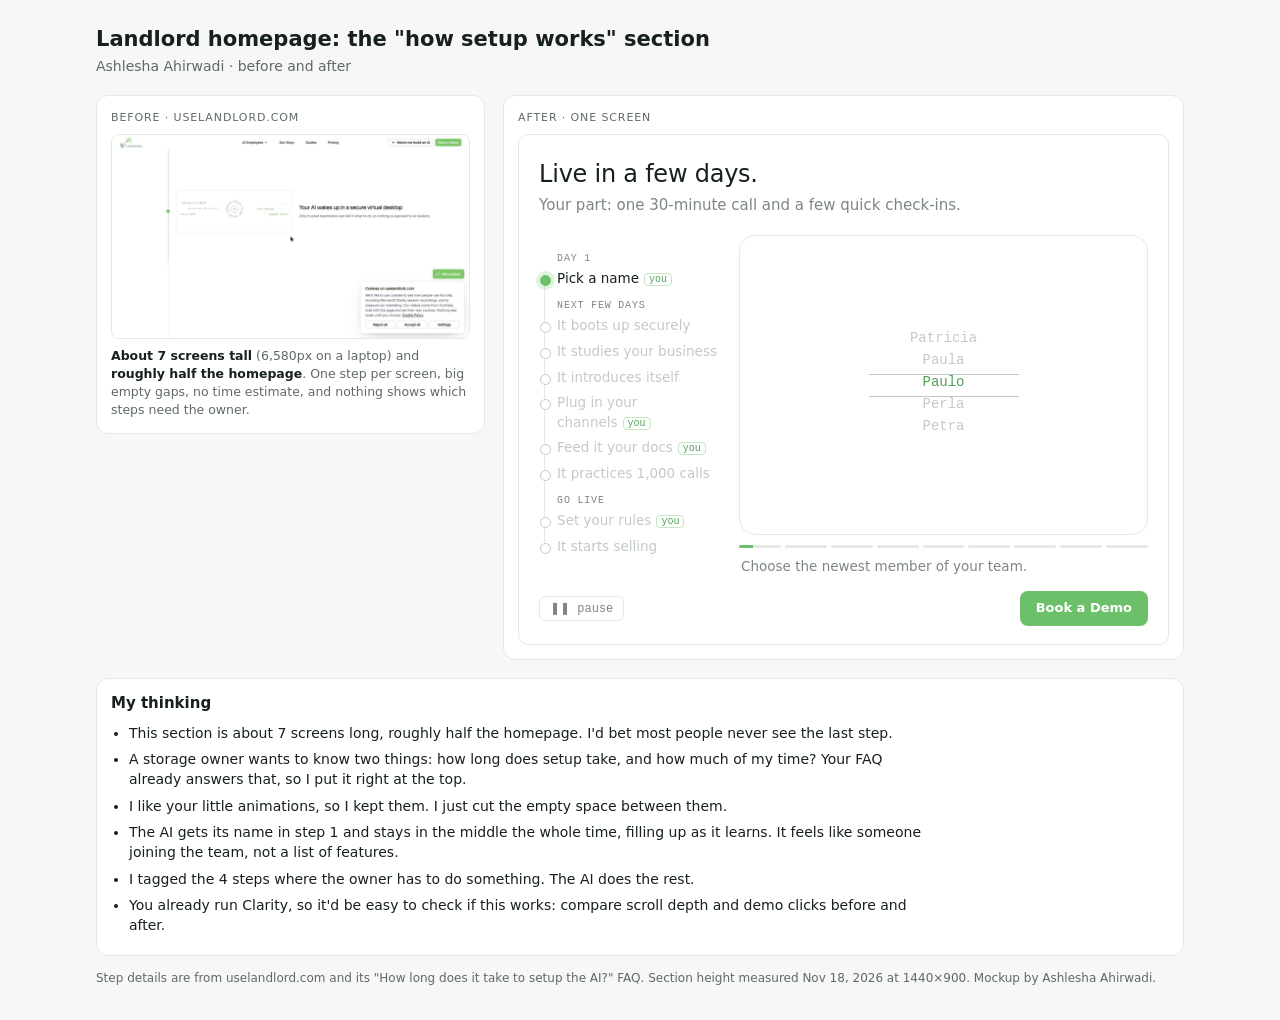
==== commit ccbd2391: "Landlord mockup: rewrite thinking as short bullets Co-Authored-By: Claude Opus 5.5 <noreply@anthropi" ====
--- a/landlord/index.html
+++ b/landlord/index.html
@@ -101,7 +101,8 @@
 }
 
 /* thinking */
-.think{margin-top:18px}.think h3{font-size:15px;margin:0 0 10px}
+.think{margin-top:18px}.think h3{font-size:15px;margin:0 0 8px}
+.think ul{margin:0;padding-left:18px;max-width:820px}.think li{margin:6px 0;font-size:14px}
 .steps{display:grid;grid-template-columns:repeat(3,1fr);gap:10px}
 @media(max-width:760px){.steps{grid-template-columns:1fr}}
 .steps>div{border:1px solid var(--line);border-radius:10px;padding:10px 12px}
@@ -181,14 +182,14 @@
 
 <div class="think panel">
   <h3>My thinking</h3>
-  <div class="steps">
-    <div><div class="k">Problem</div><p>The setup story is half your homepage. Most visitors scroll past before step 9.</p></div>
-    <div><div class="k">Owner's question</div><p>"How long, and how much of my time?" Your FAQ answers it, so I made it the headline.</p></div>
-    <div><div class="k">Keep what works</div><p>Your animations are great. I kept them and removed the empty space between them.</p></div>
-    <div><div class="k">One story</div><p>The AI gets its name in step 1, then visibly fills up with knowledge. A teammate joining, not 9 features.</p></div>
-    <div><div class="k">Owner's part</div><p>4 steps tagged "you". Everything else is the AI.</p></div>
-    <div><div class="k">Measure it</div><p>You already run Clarity. Compare scroll depth and demo clicks before and after.</p></div>
-  </div>
+  <ul>
+    <li>This section is about 7 screens long, roughly half the homepage. I'd bet most people never see the last step.</li>
+    <li>A storage owner wants to know two things: how long does setup take, and how much of my time? Your FAQ already answers that, so I put it right at the top.</li>
+    <li>I like your little animations, so I kept them. I just cut the empty space between them.</li>
+    <li>The AI gets its name in step 1 and stays in the middle the whole time, filling up as it learns. It feels like someone joining the team, not a list of features.</li>
+    <li>I tagged the 4 steps where the owner has to do something. The AI does the rest.</li>
+    <li>You already run Clarity, so it'd be easy to check if this works: compare scroll depth and demo clicks before and after.</li>
+  </ul>
 </div>
 <div class="foot">Step details are from uselandlord.com and its "How long does it take to setup the AI?" FAQ. Section height measured Nov 18, 2026 at 1440×900. Mockup by Ashlesha Ahirwadi.</div>
 </div>
